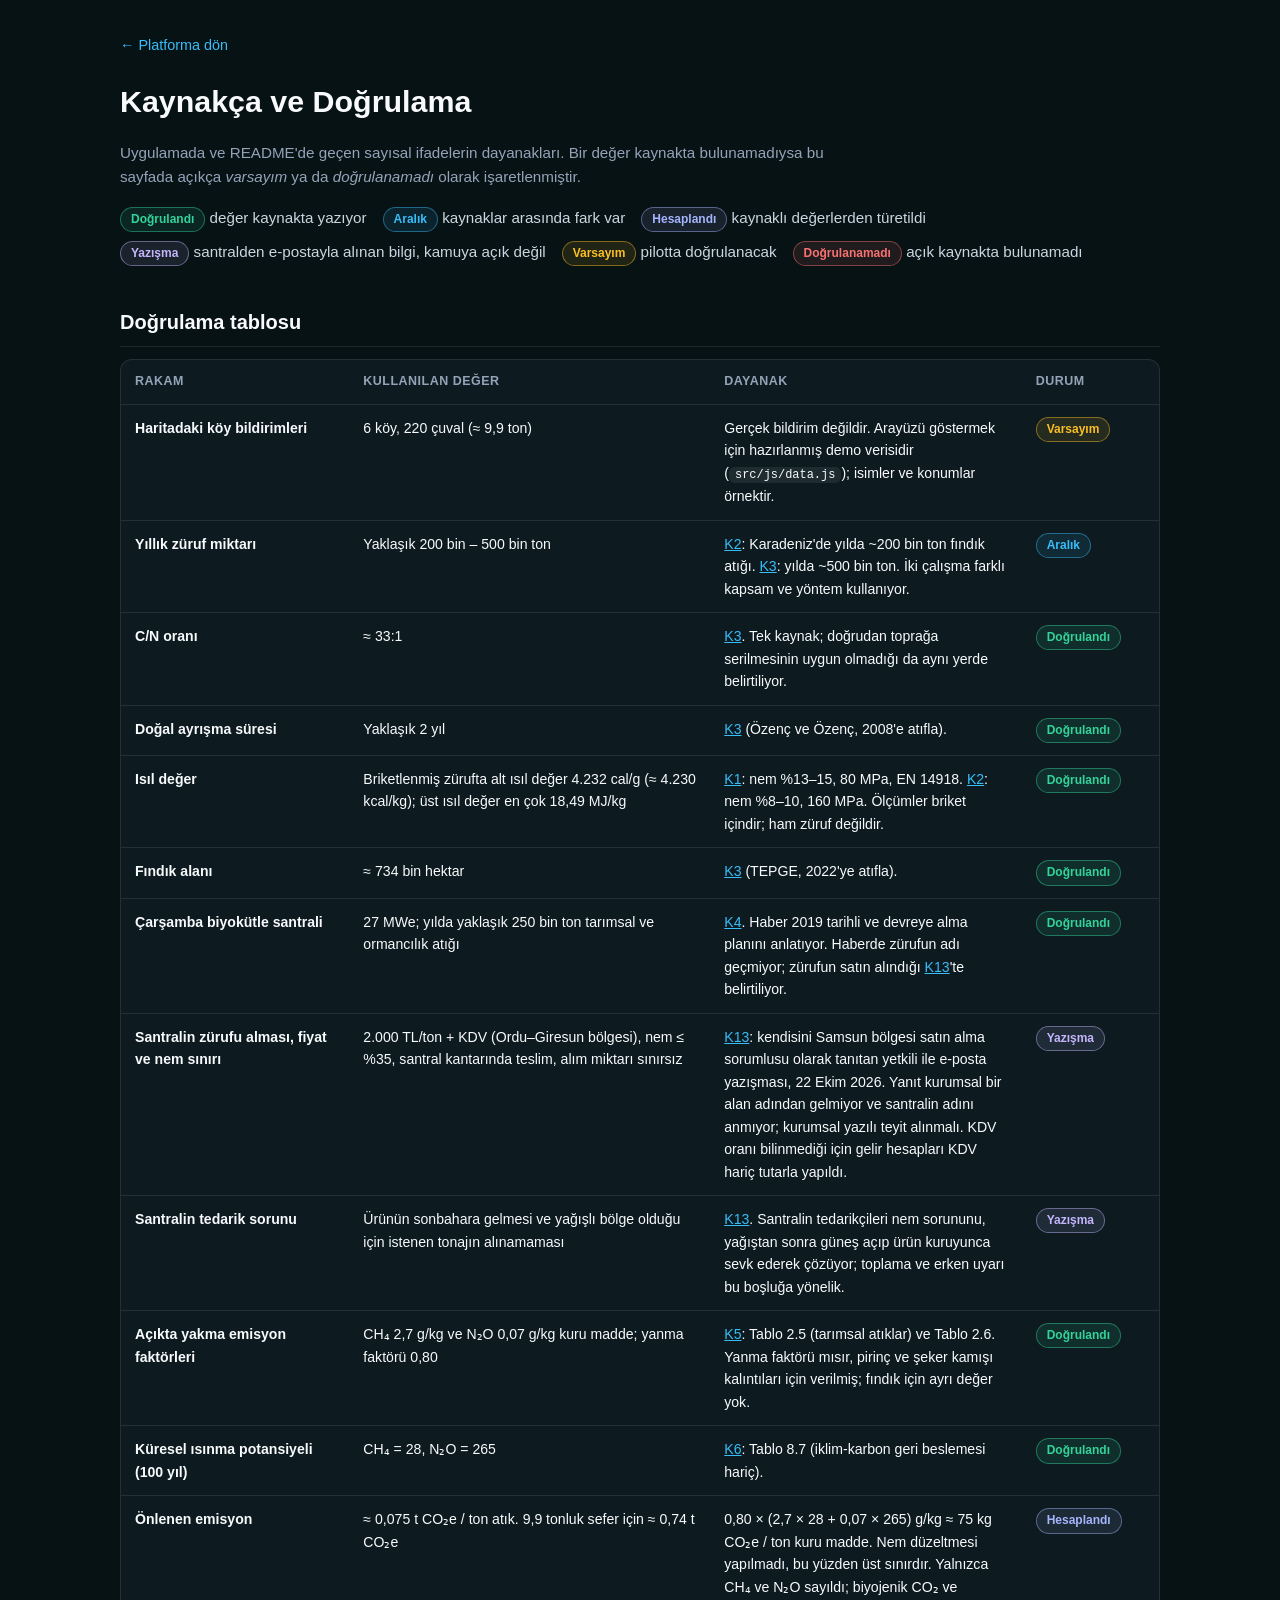
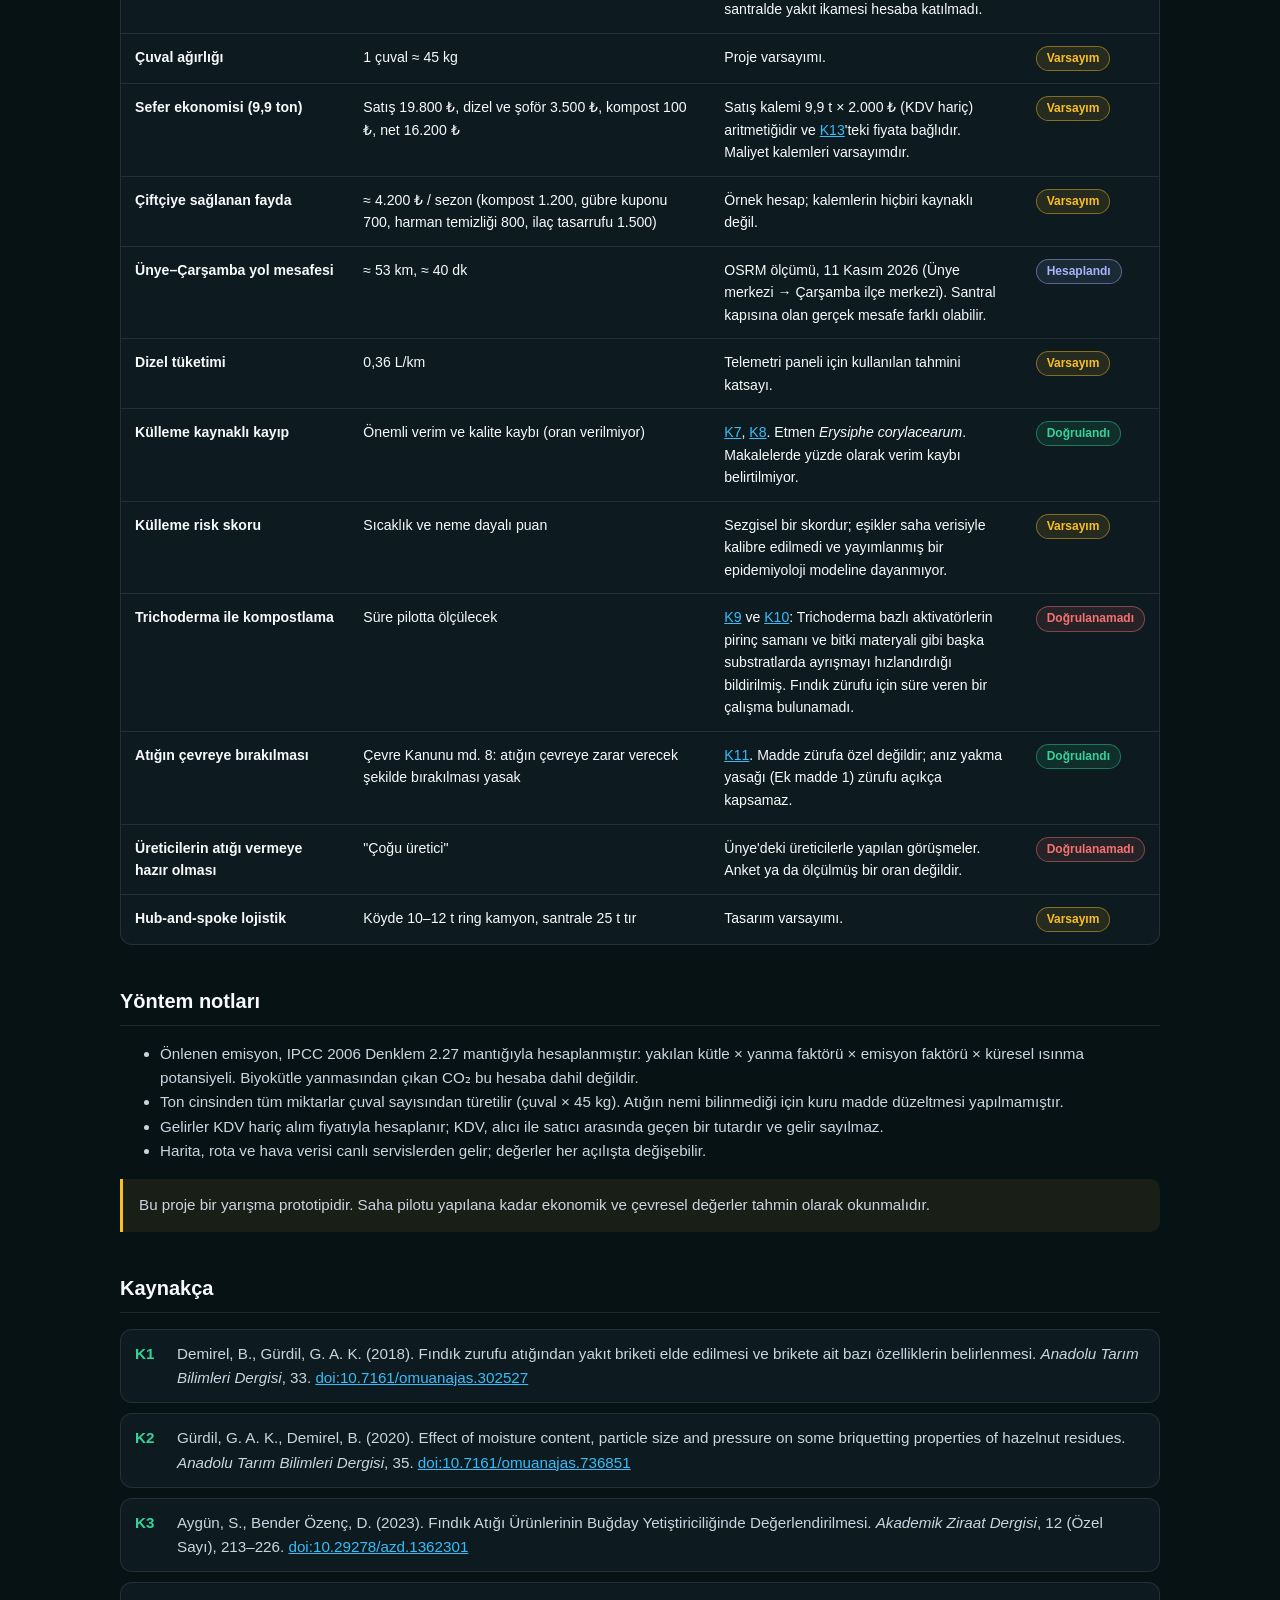
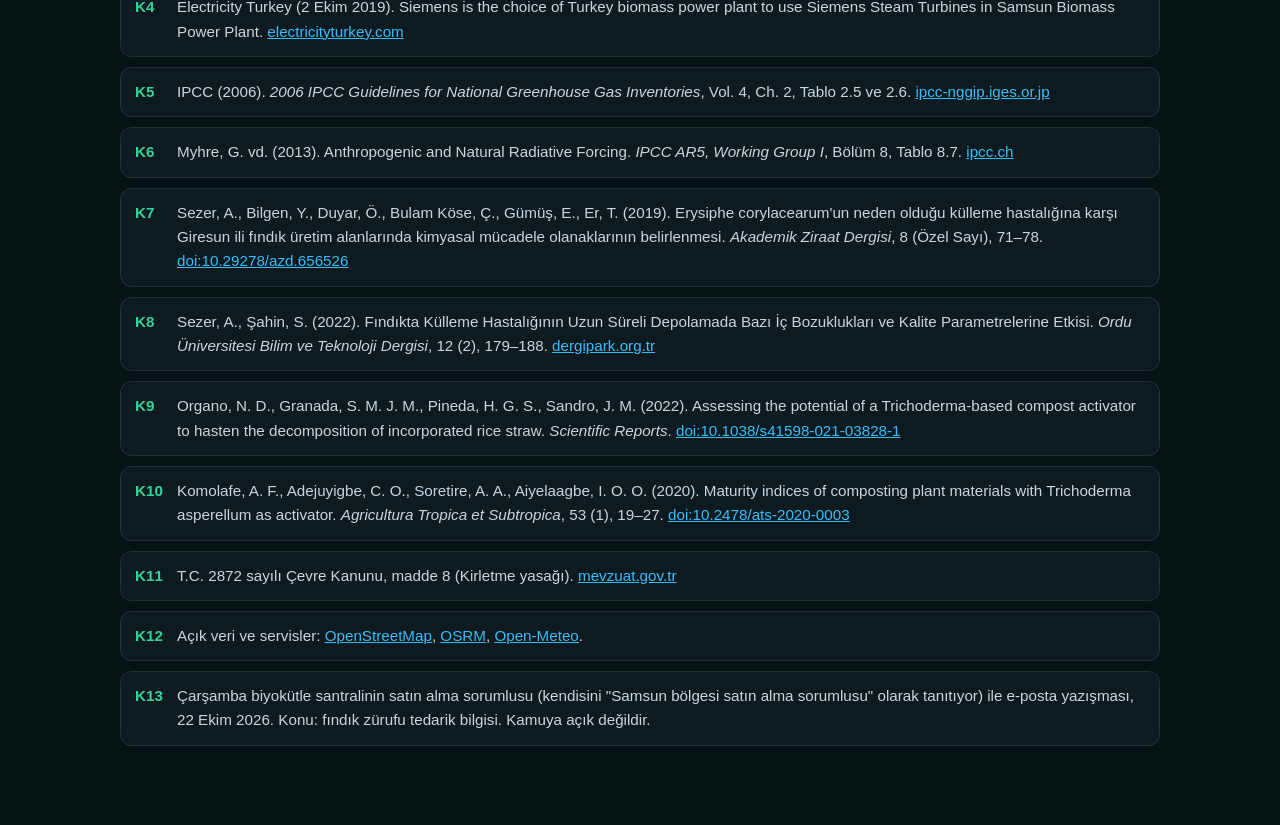
==== src/kaynakca.html @ 8cf4d1bd "feat: rename project to Gleanly with new logo and planning docs" ====
<!DOCTYPE html>
<html lang="tr">
<head>
    <meta charset="UTF-8">
    <meta name="viewport" content="width=device-width, initial-scale=1.0">
    <title>Kaynakça ve Doğrulama | Gleanly</title>
    <link rel="icon" type="image/png" href="assets/logo.png">
    <style>
        :root {
            --bg: #071215;
            --card: #0D1B20;
            --line: rgba(255, 255, 255, 0.09);
            --text: #F8FAFC;
            --muted: #94A3B8;
            --green: #34D399;
            --amber: #FBBF24;
            --blue: #38BDF8;
            --red: #F87171;
        }
        * { box-sizing: border-box; }
        body {
            margin: 0;
            background: var(--bg);
            color: var(--text);
            font-family: 'Inter', -apple-system, BlinkMacSystemFont, 'Segoe UI', Roboto, sans-serif;
            line-height: 1.6;
        }
        main { max-width: 1080px; margin: 0 auto; padding: 32px 20px 64px; }
        a { color: var(--blue); }
        .back { display: inline-block; margin-bottom: 20px; font-size: 0.9rem; text-decoration: none; }
        h1 { font-size: 1.9rem; margin: 0 0 8px; }
        h2 { font-size: 1.25rem; margin: 40px 0 12px; padding-bottom: 8px; border-bottom: 1px solid var(--line); }
        p, li { color: #CBD5E1; font-size: 0.95rem; }
        .lead { color: var(--muted); max-width: 760px; }
        .legend { display: flex; flex-wrap: wrap; gap: 8px 16px; margin: 16px 0 0; padding: 0; list-style: none; font-size: 0.85rem; }
        .table-wrap { overflow-x: auto; border: 1px solid var(--line); border-radius: 12px; background: var(--card); }
        table { width: 100%; border-collapse: collapse; min-width: 860px; }
        th, td { text-align: left; vertical-align: top; padding: 12px 14px; border-bottom: 1px solid var(--line); font-size: 0.88rem; }
        th { color: var(--muted); font-weight: 600; font-size: 0.78rem; text-transform: uppercase; letter-spacing: 0.04em; }
        tr:last-child td { border-bottom: none; }
        td:first-child { font-weight: 600; width: 22%; }
        td:nth-child(3) { width: 30%; }
        .pill { display: inline-block; padding: 2px 10px; border-radius: 999px; font-size: 0.75rem; font-weight: 700; border: 1px solid; white-space: nowrap; }
        .ok { color: var(--green); border-color: rgba(52, 211, 153, 0.45); background: rgba(52, 211, 153, 0.1); }
        .range { color: var(--blue); border-color: rgba(56, 189, 248, 0.45); background: rgba(56, 189, 248, 0.1); }
        .calc { color: #A5B4FC; border-color: rgba(165, 180, 252, 0.45); background: rgba(165, 180, 252, 0.1); }
        .assume { color: var(--amber); border-color: rgba(251, 191, 36, 0.45); background: rgba(251, 191, 36, 0.1); }
        .mail { color: #C4B5FD; border-color: rgba(196, 181, 253, 0.45); background: rgba(196, 181, 253, 0.1); }
        .no { color: var(--red); border-color: rgba(248, 113, 113, 0.45); background: rgba(248, 113, 113, 0.1); }
        .refs { padding-left: 0; list-style: none; counter-reset: ref; }
        .refs li { position: relative; padding: 12px 14px 12px 56px; margin-bottom: 10px; background: var(--card); border: 1px solid var(--line); border-radius: 12px; }
        .refs li::before { counter-increment: ref; content: "K" counter(ref); position: absolute; left: 14px; top: 12px; font-weight: 700; color: var(--green); }
        .refs li:target { border-color: var(--green); }
        code { background: rgba(255, 255, 255, 0.07); padding: 1px 6px; border-radius: 6px; font-size: 0.85em; }
        .note { padding: 14px 16px; border-left: 3px solid var(--amber); background: rgba(251, 191, 36, 0.07); border-radius: 0 10px 10px 0; }
    </style>
</head>
<body>
<main>
    <a class="back" href="index.html">&larr; Platforma dön</a>
    <h1>Kaynakça ve Doğrulama</h1>
    <p class="lead">Uygulamada ve README'de geçen sayısal ifadelerin dayanakları. Bir değer kaynakta bulunamadıysa bu sayfada açıkça <em>varsayım</em> ya da <em>doğrulanamadı</em> olarak işaretlenmiştir.</p>

    <ul class="legend">
        <li><span class="pill ok">Doğrulandı</span> değer kaynakta yazıyor</li>
        <li><span class="pill range">Aralık</span> kaynaklar arasında fark var</li>
        <li><span class="pill calc">Hesaplandı</span> kaynaklı değerlerden türetildi</li>
        <li><span class="pill mail">Yazışma</span> santralden e-postayla alınan bilgi, kamuya açık değil</li>
        <li><span class="pill assume">Varsayım</span> pilotta doğrulanacak</li>
        <li><span class="pill no">Doğrulanamadı</span> açık kaynakta bulunamadı</li>
    </ul>

    <h2>Doğrulama tablosu</h2>
    <div class="table-wrap">
        <table>
            <thead>
                <tr><th>Rakam</th><th>Kullanılan değer</th><th>Dayanak</th><th>Durum</th></tr>
            </thead>
            <tbody>
                <tr id="d-demo">
                    <td>Haritadaki köy bildirimleri</td>
                    <td>6 köy, 220 çuval (≈ 9,9 ton)</td>
                    <td>Gerçek bildirim değildir. Arayüzü göstermek için hazırlanmış demo verisidir (<code>src/js/data.js</code>); isimler ve konumlar örnektir.</td>
                    <td><span class="pill assume">Varsayım</span></td>
                </tr>
                <tr id="d-miktar">
                    <td>Yıllık züruf miktarı</td>
                    <td>Yaklaşık 200 bin – 500 bin ton</td>
                    <td><a href="#k2">K2</a>: Karadeniz'de yılda ~200 bin ton fındık atığı. <a href="#k3">K3</a>: yılda ~500 bin ton. İki çalışma farklı kapsam ve yöntem kullanıyor.</td>
                    <td><span class="pill range">Aralık</span></td>
                </tr>
                <tr id="d-cn">
                    <td>C/N oranı</td>
                    <td>≈ 33:1</td>
                    <td><a href="#k3">K3</a>. Tek kaynak; doğrudan toprağa serilmesinin uygun olmadığı da aynı yerde belirtiliyor.</td>
                    <td><span class="pill ok">Doğrulandı</span></td>
                </tr>
                <tr>
                    <td>Doğal ayrışma süresi</td>
                    <td>Yaklaşık 2 yıl</td>
                    <td><a href="#k3">K3</a> (Özenç ve Özenç, 2008'e atıfla).</td>
                    <td><span class="pill ok">Doğrulandı</span></td>
                </tr>
                <tr id="d-isil">
                    <td>Isıl değer</td>
                    <td>Briketlenmiş zürufta alt ısıl değer 4.232 cal/g (≈ 4.230 kcal/kg); üst ısıl değer en çok 18,49 MJ/kg</td>
                    <td><a href="#k1">K1</a>: nem %13–15, 80 MPa, EN 14918. <a href="#k2">K2</a>: nem %8–10, 160 MPa. Ölçümler briket içindir; ham züruf değildir.</td>
                    <td><span class="pill ok">Doğrulandı</span></td>
                </tr>
                <tr>
                    <td>Fındık alanı</td>
                    <td>≈ 734 bin hektar</td>
                    <td><a href="#k3">K3</a> (TEPGE, 2022'ye atıfla).</td>
                    <td><span class="pill ok">Doğrulandı</span></td>
                </tr>
                <tr id="d-santral">
                    <td>Çarşamba biyokütle santrali</td>
                    <td>27 MWe; yılda yaklaşık 250 bin ton tarımsal ve ormancılık atığı</td>
                    <td><a href="#k4">K4</a>. Haber 2019 tarihli ve devreye alma planını anlatıyor. Haberde zürufun adı geçmiyor; zürufun satın alındığı <a href="#k13">K13</a>'te belirtiliyor.</td>
                    <td><span class="pill ok">Doğrulandı</span></td>
                </tr>
                <tr id="d-fiyat">
                    <td>Santralin zürufu alması, fiyat ve nem sınırı</td>
                    <td>2.000 TL/ton + KDV (Ordu–Giresun bölgesi), nem ≤ %35, santral kantarında teslim, alım miktarı sınırsız</td>
                    <td><a href="#k13">K13</a>: kendisini Samsun bölgesi satın alma sorumlusu olarak tanıtan yetkili ile e-posta yazışması, 22 Ekim 2026. Yanıt kurumsal bir alan adından gelmiyor ve santralin adını anmıyor; kurumsal yazılı teyit alınmalı. KDV oranı bilinmediği için gelir hesapları KDV hariç tutarla yapıldı.</td>
                    <td><span class="pill mail">Yazışma</span></td>
                </tr>
                <tr id="d-tedarik">
                    <td>Santralin tedarik sorunu</td>
                    <td>Ürünün sonbahara gelmesi ve yağışlı bölge olduğu için istenen tonajın alınamaması</td>
                    <td><a href="#k13">K13</a>. Santralin tedarikçileri nem sorununu, yağıştan sonra güneş açıp ürün kuruyunca sevk ederek çözüyor; toplama ve erken uyarı bu boşluğa yönelik.</td>
                    <td><span class="pill mail">Yazışma</span></td>
                </tr>
                <tr id="d-emisyon">
                    <td>Açıkta yakma emisyon faktörleri</td>
                    <td>CH₄ 2,7 g/kg ve N₂O 0,07 g/kg kuru madde; yanma faktörü 0,80</td>
                    <td><a href="#k5">K5</a>: Tablo 2.5 (tarımsal atıklar) ve Tablo 2.6. Yanma faktörü mısır, pirinç ve şeker kamışı kalıntıları için verilmiş; fındık için ayrı değer yok.</td>
                    <td><span class="pill ok">Doğrulandı</span></td>
                </tr>
                <tr>
                    <td>Küresel ısınma potansiyeli (100 yıl)</td>
                    <td>CH₄ = 28, N₂O = 265</td>
                    <td><a href="#k6">K6</a>: Tablo 8.7 (iklim-karbon geri beslemesi hariç).</td>
                    <td><span class="pill ok">Doğrulandı</span></td>
                </tr>
                <tr id="d-co2">
                    <td>Önlenen emisyon</td>
                    <td>≈ 0,075 t CO₂e / ton atık. 9,9 tonluk sefer için ≈ 0,74 t CO₂e</td>
                    <td>0,80 × (2,7 × 28 + 0,07 × 265) g/kg ≈ 75 kg CO₂e / ton kuru madde. Nem düzeltmesi yapılmadı, bu yüzden üst sınırdır. Yalnızca CH₄ ve N₂O sayıldı; biyojenik CO₂ ve santralde yakıt ikamesi hesaba katılmadı.</td>
                    <td><span class="pill calc">Hesaplandı</span></td>
                </tr>
                <tr>
                    <td>Çuval ağırlığı</td>
                    <td>1 çuval ≈ 45 kg</td>
                    <td>Proje varsayımı.</td>
                    <td><span class="pill assume">Varsayım</span></td>
                </tr>
                <tr id="d-ekonomi">
                    <td>Sefer ekonomisi (9,9 ton)</td>
                    <td>Satış 19.800 ₺, dizel ve şoför 3.500 ₺, kompost 100 ₺, net 16.200 ₺</td>
                    <td>Satış kalemi 9,9 t × 2.000 ₺ (KDV hariç) aritmetiğidir ve <a href="#k13">K13</a>'teki fiyata bağlıdır. Maliyet kalemleri varsayımdır.</td>
                    <td><span class="pill assume">Varsayım</span></td>
                </tr>
                <tr>
                    <td>Çiftçiye sağlanan fayda</td>
                    <td>≈ 4.200 ₺ / sezon (kompost 1.200, gübre kuponu 700, harman temizliği 800, ilaç tasarrufu 1.500)</td>
                    <td>Örnek hesap; kalemlerin hiçbiri kaynaklı değil.</td>
                    <td><span class="pill assume">Varsayım</span></td>
                </tr>
                <tr id="d-mesafe">
                    <td>Ünye–Çarşamba yol mesafesi</td>
                    <td>≈ 53 km, ≈ 40 dk</td>
                    <td>OSRM ölçümü, 11 Kasım 2026 (Ünye merkezi → Çarşamba ilçe merkezi). Santral kapısına olan gerçek mesafe farklı olabilir.</td>
                    <td><span class="pill calc">Hesaplandı</span></td>
                </tr>
                <tr>
                    <td>Dizel tüketimi</td>
                    <td>0,36 L/km</td>
                    <td>Telemetri paneli için kullanılan tahmini katsayı.</td>
                    <td><span class="pill assume">Varsayım</span></td>
                </tr>
                <tr id="d-kulleme">
                    <td>Külleme kaynaklı kayıp</td>
                    <td>Önemli verim ve kalite kaybı (oran verilmiyor)</td>
                    <td><a href="#k7">K7</a>, <a href="#k8">K8</a>. Etmen <i>Erysiphe corylacearum</i>. Makalelerde yüzde olarak verim kaybı belirtilmiyor.</td>
                    <td><span class="pill ok">Doğrulandı</span></td>
                </tr>
                <tr>
                    <td>Külleme risk skoru</td>
                    <td>Sıcaklık ve neme dayalı puan</td>
                    <td>Sezgisel bir skordur; eşikler saha verisiyle kalibre edilmedi ve yayımlanmış bir epidemiyoloji modeline dayanmıyor.</td>
                    <td><span class="pill assume">Varsayım</span></td>
                </tr>
                <tr id="d-trichoderma">
                    <td>Trichoderma ile kompostlama</td>
                    <td>Süre pilotta ölçülecek</td>
                    <td><a href="#k9">K9</a> ve <a href="#k10">K10</a>: Trichoderma bazlı aktivatörlerin pirinç samanı ve bitki materyali gibi başka substratlarda ayrışmayı hızlandırdığı bildirilmiş. Fındık zürufu için süre veren bir çalışma bulunamadı.</td>
                    <td><span class="pill no">Doğrulanamadı</span></td>
                </tr>
                <tr>
                    <td>Atığın çevreye bırakılması</td>
                    <td>Çevre Kanunu md. 8: atığın çevreye zarar verecek şekilde bırakılması yasak</td>
                    <td><a href="#k11">K11</a>. Madde zürufa özel değildir; anız yakma yasağı (Ek madde 1) zürufu açıkça kapsamaz.</td>
                    <td><span class="pill ok">Doğrulandı</span></td>
                </tr>
                <tr>
                    <td>Üreticilerin atığı vermeye hazır olması</td>
                    <td>"Çoğu üretici"</td>
                    <td>Ünye'deki üreticilerle yapılan görüşmeler. Anket ya da ölçülmüş bir oran değildir.</td>
                    <td><span class="pill no">Doğrulanamadı</span></td>
                </tr>
                <tr>
                    <td>Hub-and-spoke lojistik</td>
                    <td>Köyde 10–12 t ring kamyon, santrale 25 t tır</td>
                    <td>Tasarım varsayımı.</td>
                    <td><span class="pill assume">Varsayım</span></td>
                </tr>
            </tbody>
        </table>
    </div>

    <h2>Yöntem notları</h2>
    <ul>
        <li>Önlenen emisyon, IPCC 2006 Denklem 2.27 mantığıyla hesaplanmıştır: yakılan kütle × yanma faktörü × emisyon faktörü × küresel ısınma potansiyeli. Biyokütle yanmasından çıkan CO₂ bu hesaba dahil değildir.</li>
        <li>Ton cinsinden tüm miktarlar çuval sayısından türetilir (çuval × 45 kg). Atığın nemi bilinmediği için kuru madde düzeltmesi yapılmamıştır.</li>
        <li>Gelirler KDV hariç alım fiyatıyla hesaplanır; KDV, alıcı ile satıcı arasında geçen bir tutardır ve gelir sayılmaz.</li>
        <li>Harita, rota ve hava verisi canlı servislerden gelir; değerler her açılışta değişebilir.</li>
    </ul>

    <p class="note">Bu proje bir yarışma prototipidir. Saha pilotu yapılana kadar ekonomik ve çevresel değerler tahmin olarak okunmalıdır.</p>

    <h2>Kaynakça</h2>
    <ol class="refs">
        <li id="k1">Demirel, B., Gürdil, G. A. K. (2018). Fındık zurufu atığından yakıt briketi elde edilmesi ve brikete ait bazı özelliklerin belirlenmesi. <i>Anadolu Tarım Bilimleri Dergisi</i>, 33. <a href="https://doi.org/10.7161/omuanajas.302527" target="_blank" rel="noopener noreferrer">doi:10.7161/omuanajas.302527</a></li>
        <li id="k2">Gürdil, G. A. K., Demirel, B. (2020). Effect of moisture content, particle size and pressure on some briquetting properties of hazelnut residues. <i>Anadolu Tarım Bilimleri Dergisi</i>, 35. <a href="https://doi.org/10.7161/omuanajas.736851" target="_blank" rel="noopener noreferrer">doi:10.7161/omuanajas.736851</a></li>
        <li id="k3">Aygün, S., Bender Özenç, D. (2023). Fındık Atığı Ürünlerinin Buğday Yetiştiriciliğinde Değerlendirilmesi. <i>Akademik Ziraat Dergisi</i>, 12 (Özel Sayı), 213–226. <a href="https://doi.org/10.29278/azd.1362301" target="_blank" rel="noopener noreferrer">doi:10.29278/azd.1362301</a></li>
        <li id="k4">Electricity Turkey (2 Ekim 2019). Siemens is the choice of Turkey biomass power plant to use Siemens Steam Turbines in Samsun Biomass Power Plant. <a href="https://www.electricityturkey.com/haber/samsun-carsamba-biyokutle-enerji-santralinde-siemens-buhar-turbinleri-kullanilecek-turkiyenin-en-buyuk-ikinci-biyokutle-santralnin-preferi-siemens-oldu-21473" target="_blank" rel="noopener noreferrer">electricityturkey.com</a></li>
        <li id="k5">IPCC (2006). <i>2006 IPCC Guidelines for National Greenhouse Gas Inventories</i>, Vol. 4, Ch. 2, Tablo 2.5 ve 2.6. <a href="https://www.ipcc-nggip.iges.or.jp/public/2006gl/vol4.html" target="_blank" rel="noopener noreferrer">ipcc-nggip.iges.or.jp</a></li>
        <li id="k6">Myhre, G. vd. (2013). Anthropogenic and Natural Radiative Forcing. <i>IPCC AR5, Working Group I</i>, Bölüm 8, Tablo 8.7. <a href="https://www.ipcc.ch/report/ar5/wg1/" target="_blank" rel="noopener noreferrer">ipcc.ch</a></li>
        <li id="k7">Sezer, A., Bilgen, Y., Duyar, Ö., Bulam Köse, Ç., Gümüş, E., Er, T. (2019). Erysiphe corylacearum'un neden olduğu külleme hastalığına karşı Giresun ili fındık üretim alanlarında kimyasal mücadele olanaklarının belirlenmesi. <i>Akademik Ziraat Dergisi</i>, 8 (Özel Sayı), 71–78. <a href="https://doi.org/10.29278/azd.656526" target="_blank" rel="noopener noreferrer">doi:10.29278/azd.656526</a></li>
        <li id="k8">Sezer, A., Şahin, S. (2022). Fındıkta Külleme Hastalığının Uzun Süreli Depolamada Bazı İç Bozuklukları ve Kalite Parametrelerine Etkisi. <i>Ordu Üniversitesi Bilim ve Teknoloji Dergisi</i>, 12 (2), 179–188. <a href="https://dergipark.org.tr/en/pub/ordubtd/article/1207968" target="_blank" rel="noopener noreferrer">dergipark.org.tr</a></li>
        <li id="k9">Organo, N. D., Granada, S. M. J. M., Pineda, H. G. S., Sandro, J. M. (2022). Assessing the potential of a Trichoderma-based compost activator to hasten the decomposition of incorporated rice straw. <i>Scientific Reports</i>. <a href="https://doi.org/10.1038/s41598-021-03828-1" target="_blank" rel="noopener noreferrer">doi:10.1038/s41598-021-03828-1</a></li>
        <li id="k10">Komolafe, A. F., Adejuyigbe, C. O., Soretire, A. A., Aiyelaagbe, I. O. O. (2020). Maturity indices of composting plant materials with Trichoderma asperellum as activator. <i>Agricultura Tropica et Subtropica</i>, 53 (1), 19–27. <a href="https://doi.org/10.2478/ats-2020-0003" target="_blank" rel="noopener noreferrer">doi:10.2478/ats-2020-0003</a></li>
        <li id="k11">T.C. 2872 sayılı Çevre Kanunu, madde 8 (Kirletme yasağı). <a href="https://www.mevzuat.gov.tr/mevzuat?MevzuatNo=2872&amp;MevzuatTur=1&amp;MevzuatTertip=5" target="_blank" rel="noopener noreferrer">mevzuat.gov.tr</a></li>
        <li id="k12">Açık veri ve servisler: <a href="https://www.openstreetmap.org/copyright" target="_blank" rel="noopener noreferrer">OpenStreetMap</a>, <a href="https://project-osrm.org/" target="_blank" rel="noopener noreferrer">OSRM</a>, <a href="https://open-meteo.com/" target="_blank" rel="noopener noreferrer">Open-Meteo</a>.</li>
        <li id="k13">Çarşamba biyokütle santralinin satın alma sorumlusu (kendisini "Samsun bölgesi satın alma sorumlusu" olarak tanıtıyor) ile e-posta yazışması, 22 Ekim 2026. Konu: fındık zürufu tedarik bilgisi. Kamuya açık değildir.</li>
    </ol>
</main>
</body>
</html>
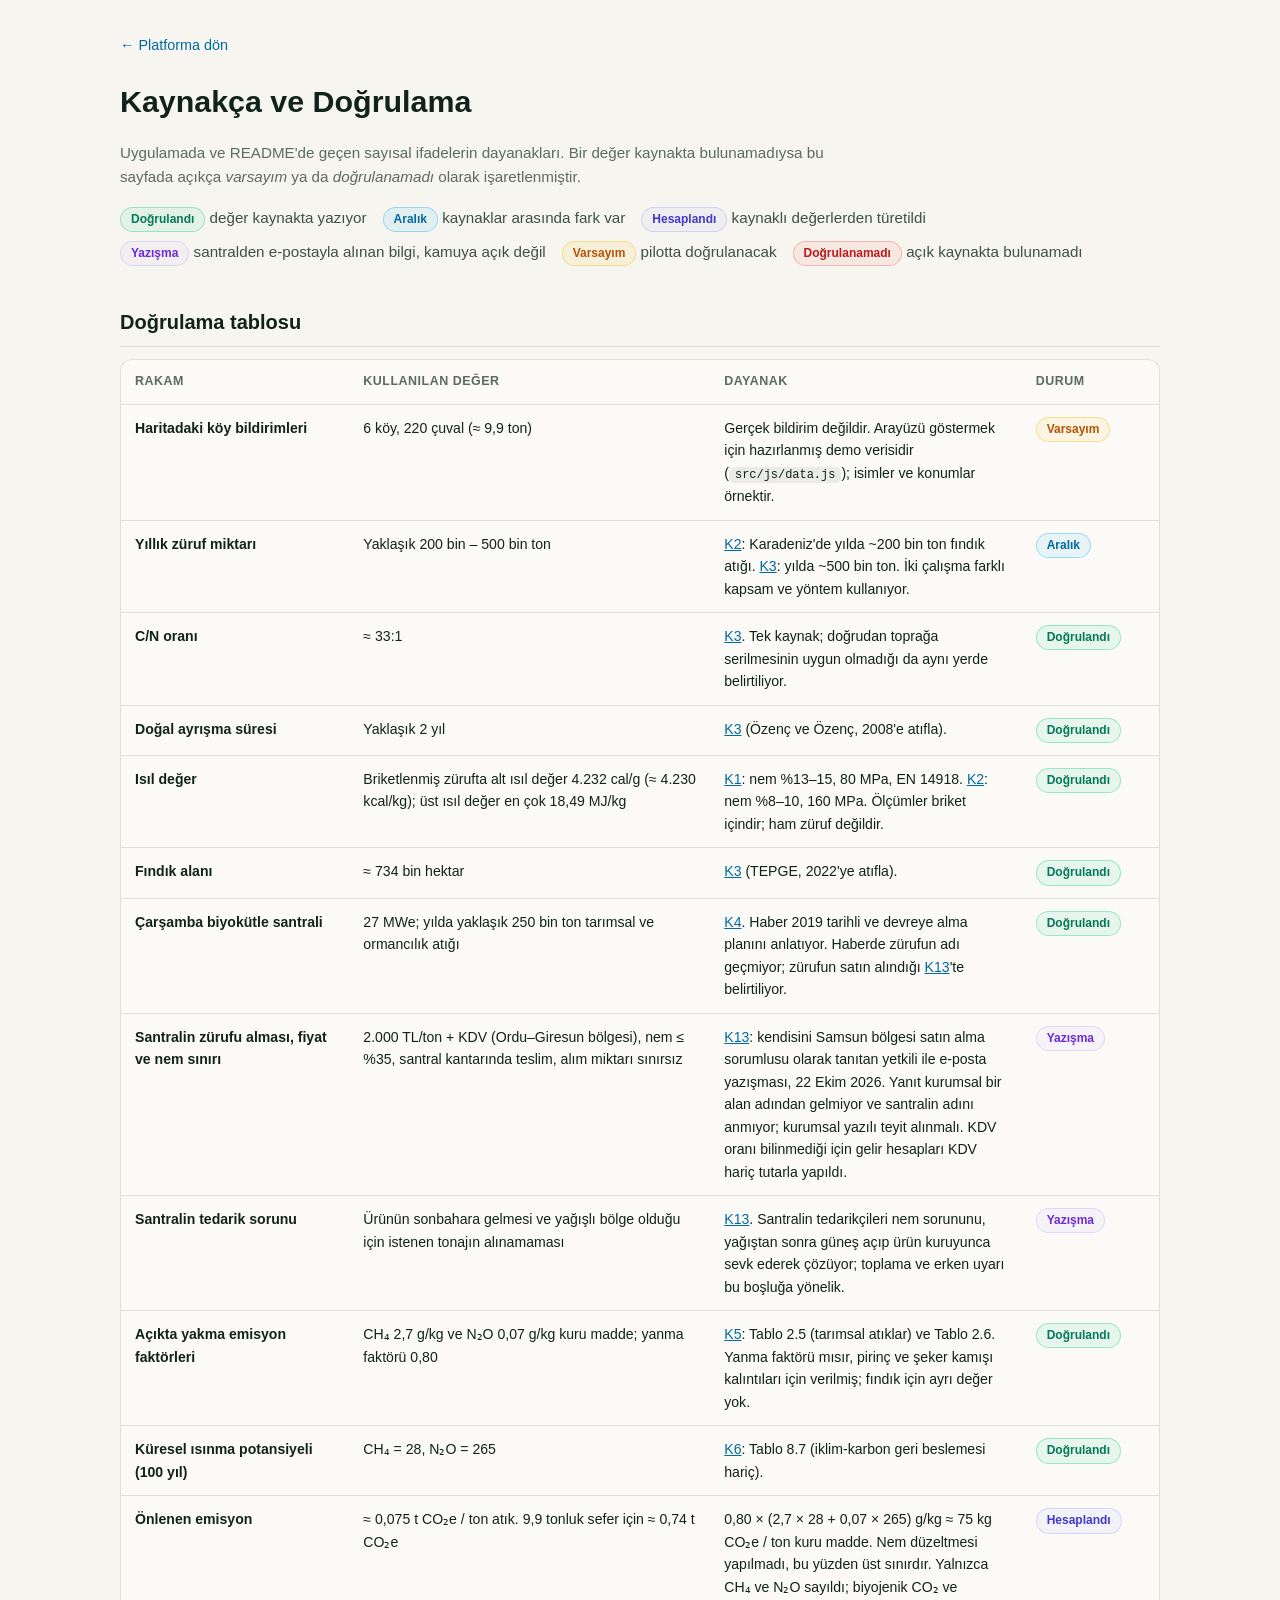
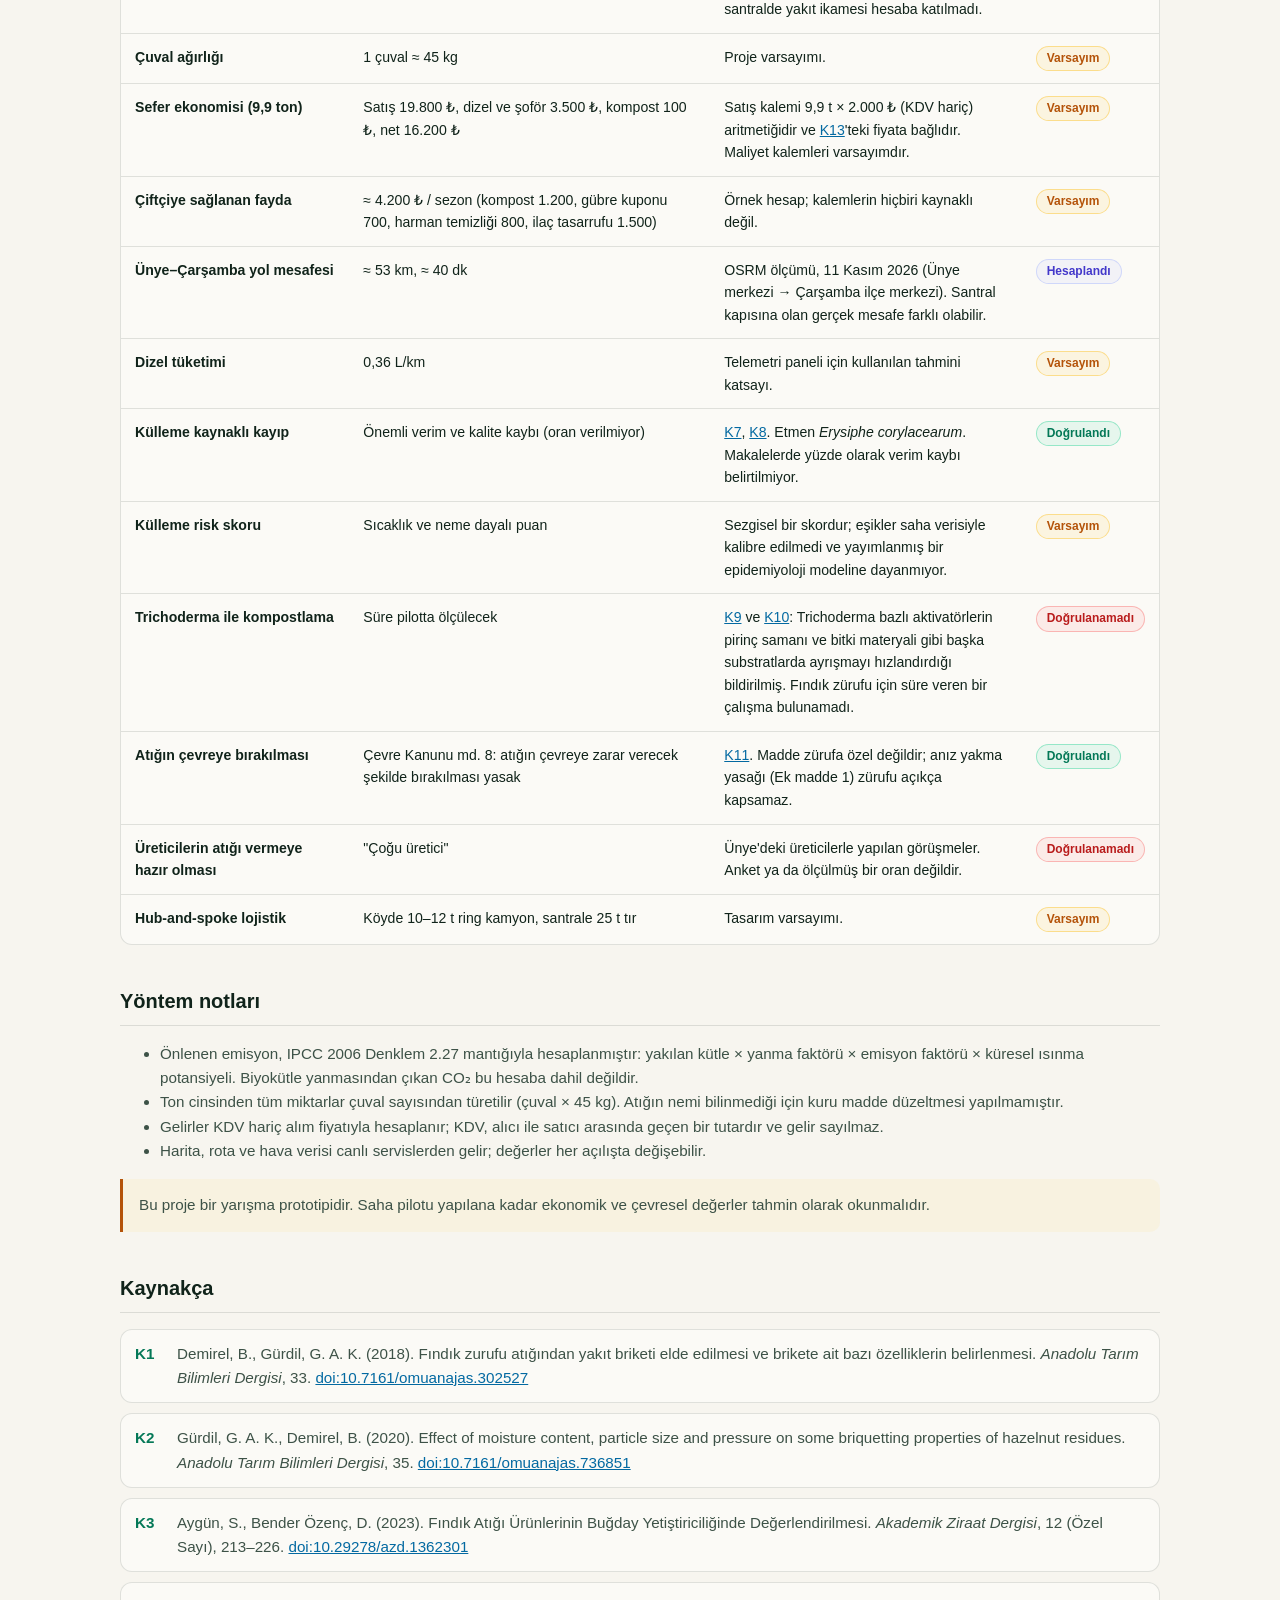
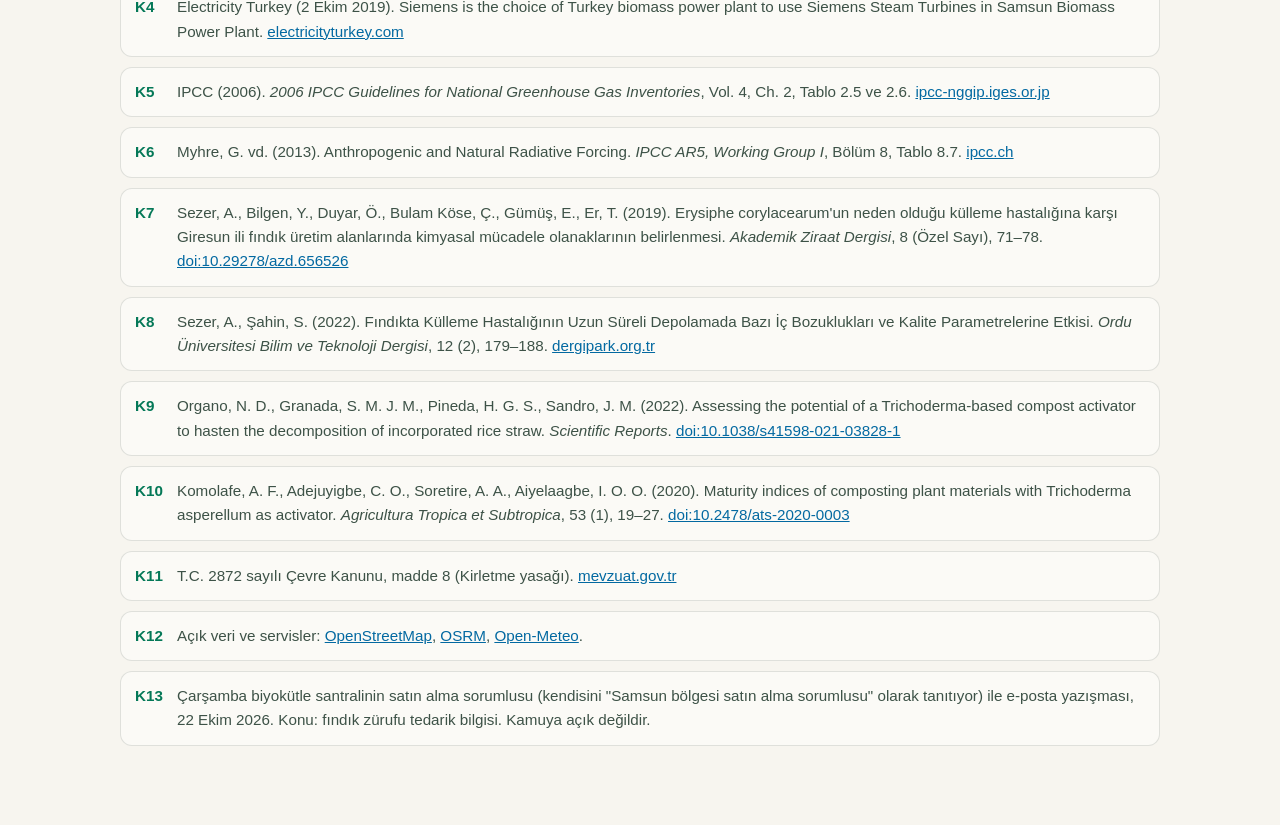
==== commit 0c870907: "feat: light theme with new Gleanly palette, refreshed screenshots and docs" ====
--- a/src/kaynakca.html
+++ b/src/kaynakca.html
@@ -7,15 +7,15 @@
     <link rel="icon" type="image/png" href="assets/logo.png">
     <style>
         :root {
-            --bg: #071215;
-            --card: #0D1B20;
-            --line: rgba(255, 255, 255, 0.09);
-            --text: #F8FAFC;
-            --muted: #94A3B8;
-            --green: #34D399;
-            --amber: #FBBF24;
-            --blue: #38BDF8;
-            --red: #F87171;
+            --bg: #F7F5EF;
+            --card: #FBFAF6;
+            --line: rgba(16, 35, 26, 0.12);
+            --text: #10231A;
+            --muted: #5B6B61;
+            --green: #047857;
+            --amber: #B45309;
+            --blue: #0369A1;
+            --red: #B91C1C;
         }
         * { box-sizing: border-box; }
         body {
@@ -30,7 +30,7 @@
         .back { display: inline-block; margin-bottom: 20px; font-size: 0.9rem; text-decoration: none; }
         h1 { font-size: 1.9rem; margin: 0 0 8px; }
         h2 { font-size: 1.25rem; margin: 40px 0 12px; padding-bottom: 8px; border-bottom: 1px solid var(--line); }
-        p, li { color: #CBD5E1; font-size: 0.95rem; }
+        p, li { color: #3D5247; font-size: 0.95rem; }
         .lead { color: var(--muted); max-width: 760px; }
         .legend { display: flex; flex-wrap: wrap; gap: 8px 16px; margin: 16px 0 0; padding: 0; list-style: none; font-size: 0.85rem; }
         .table-wrap { overflow-x: auto; border: 1px solid var(--line); border-radius: 12px; background: var(--card); }
@@ -43,15 +43,15 @@
         .pill { display: inline-block; padding: 2px 10px; border-radius: 999px; font-size: 0.75rem; font-weight: 700; border: 1px solid; white-space: nowrap; }
         .ok { color: var(--green); border-color: rgba(52, 211, 153, 0.45); background: rgba(52, 211, 153, 0.1); }
         .range { color: var(--blue); border-color: rgba(56, 189, 248, 0.45); background: rgba(56, 189, 248, 0.1); }
-        .calc { color: #A5B4FC; border-color: rgba(165, 180, 252, 0.45); background: rgba(165, 180, 252, 0.1); }
+        .calc { color: #4338CA; border-color: rgba(165, 180, 252, 0.45); background: rgba(165, 180, 252, 0.1); }
         .assume { color: var(--amber); border-color: rgba(251, 191, 36, 0.45); background: rgba(251, 191, 36, 0.1); }
-        .mail { color: #C4B5FD; border-color: rgba(196, 181, 253, 0.45); background: rgba(196, 181, 253, 0.1); }
+        .mail { color: #6D28D9; border-color: rgba(196, 181, 253, 0.45); background: rgba(196, 181, 253, 0.1); }
         .no { color: var(--red); border-color: rgba(248, 113, 113, 0.45); background: rgba(248, 113, 113, 0.1); }
         .refs { padding-left: 0; list-style: none; counter-reset: ref; }
         .refs li { position: relative; padding: 12px 14px 12px 56px; margin-bottom: 10px; background: var(--card); border: 1px solid var(--line); border-radius: 12px; }
         .refs li::before { counter-increment: ref; content: "K" counter(ref); position: absolute; left: 14px; top: 12px; font-weight: 700; color: var(--green); }
         .refs li:target { border-color: var(--green); }
-        code { background: rgba(255, 255, 255, 0.07); padding: 1px 6px; border-radius: 6px; font-size: 0.85em; }
+        code { background: rgba(16, 35, 26, 0.07); padding: 1px 6px; border-radius: 6px; font-size: 0.85em; }
         .note { padding: 14px 16px; border-left: 3px solid var(--amber); background: rgba(251, 191, 36, 0.07); border-radius: 0 10px 10px 0; }
     </style>
 </head>
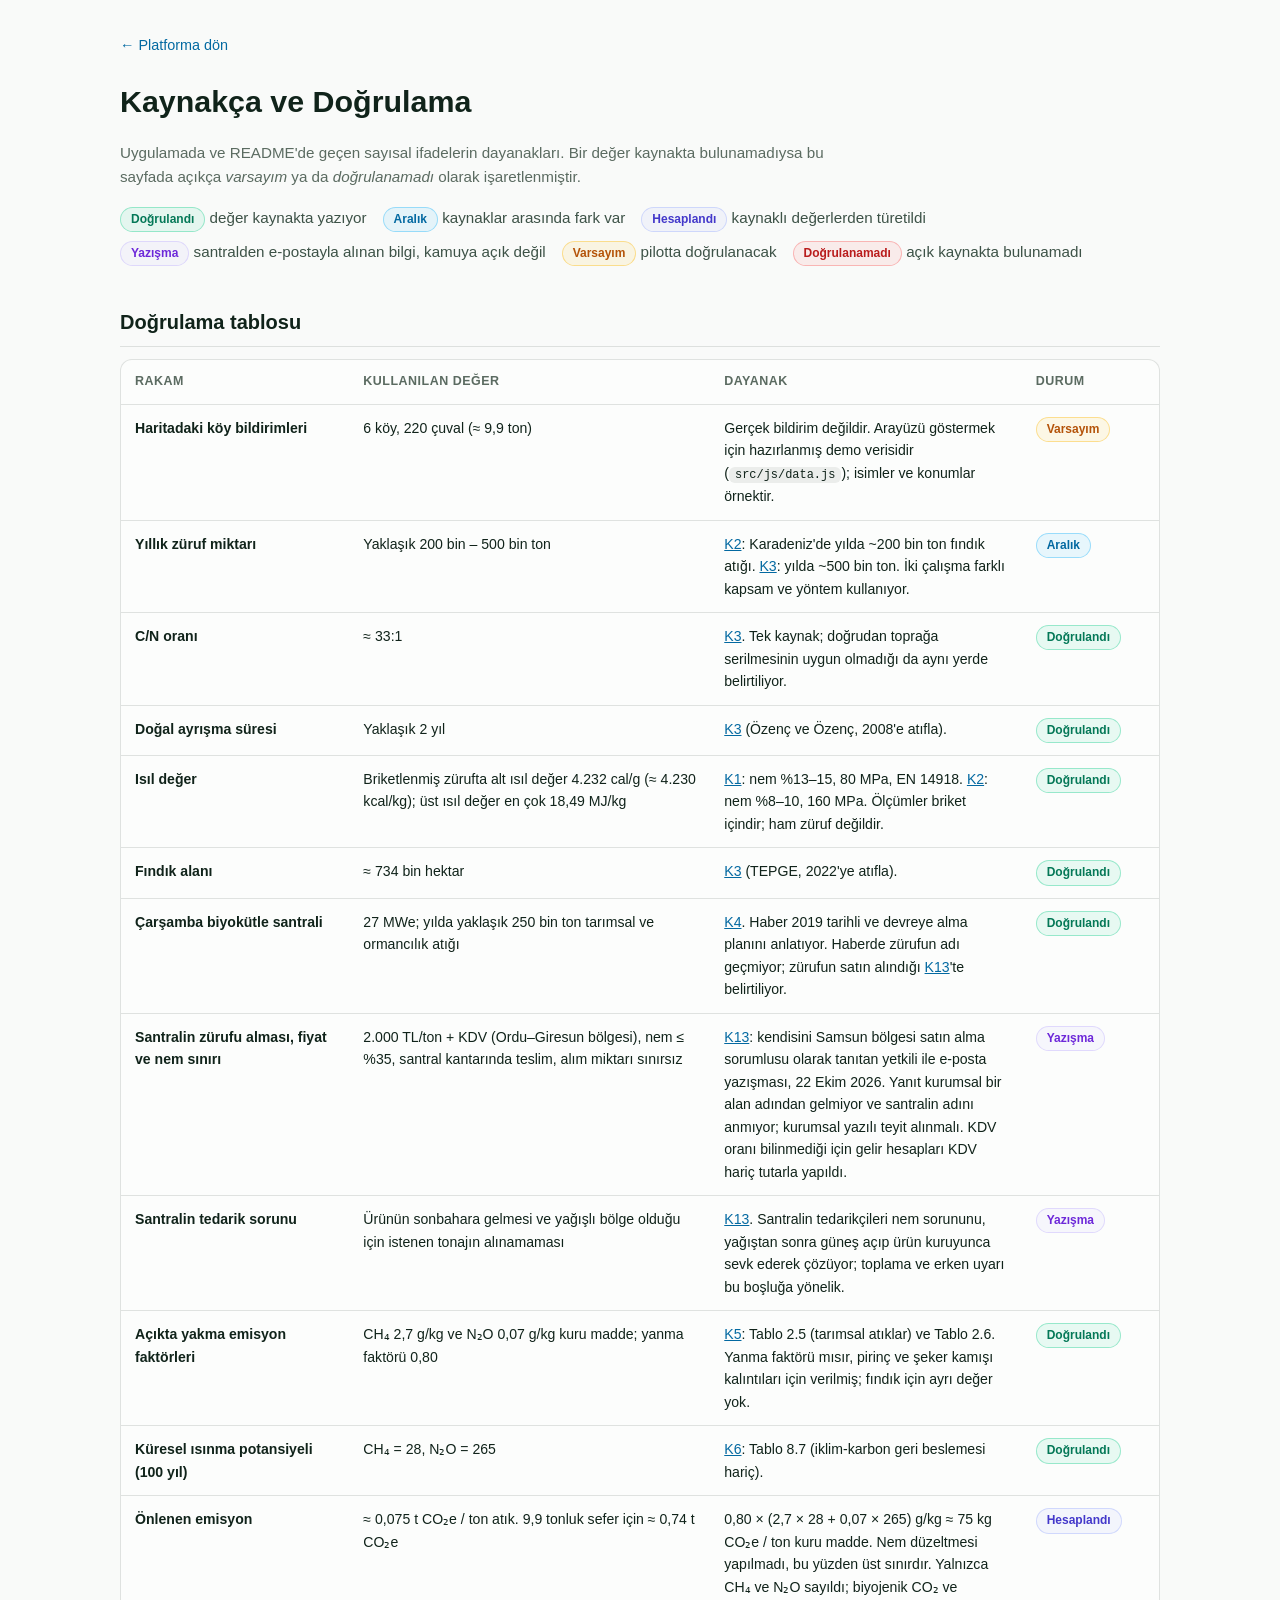
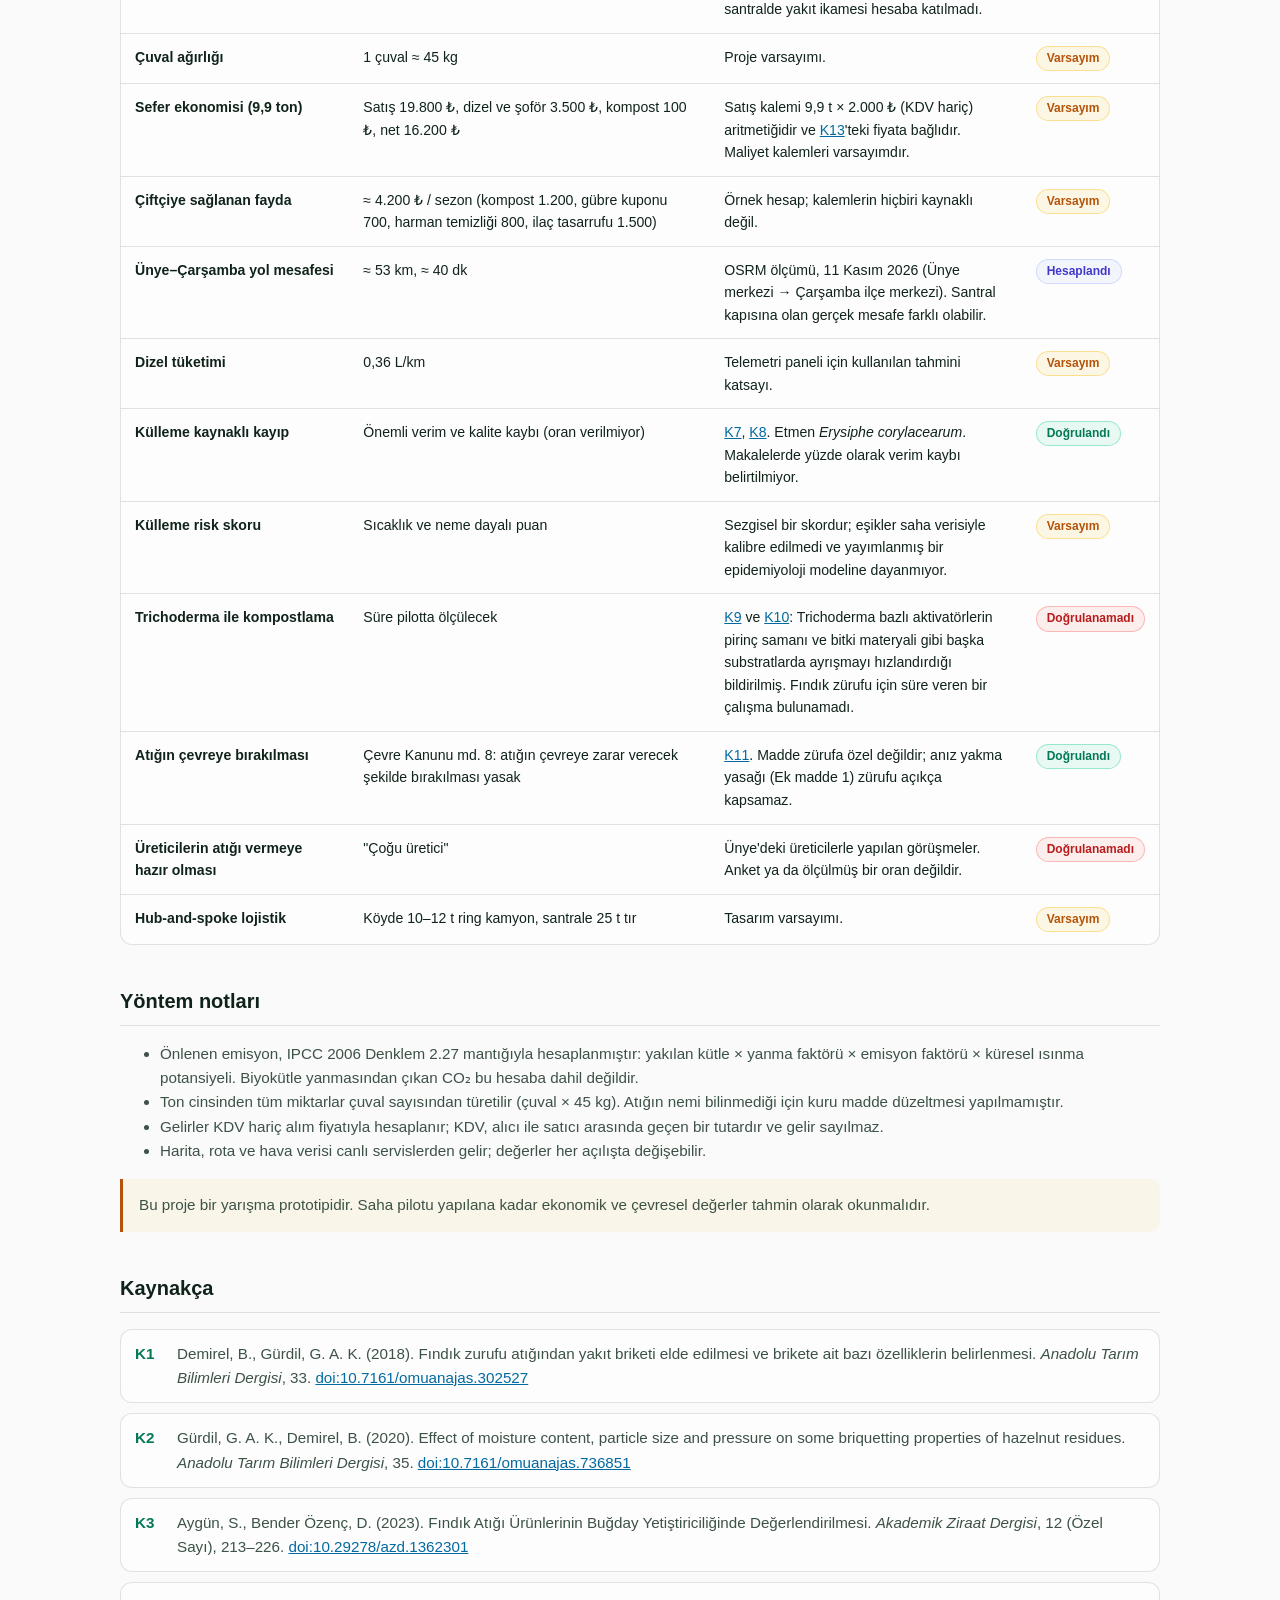
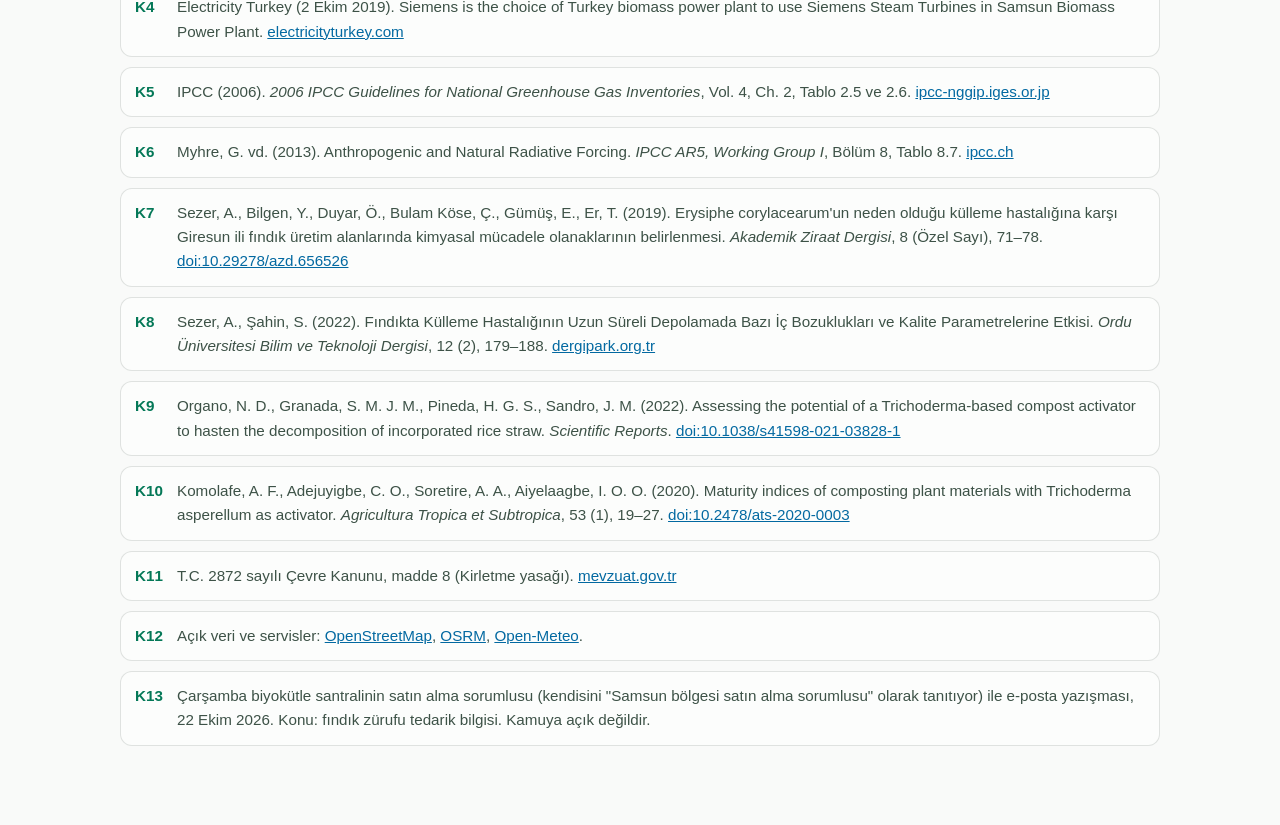
==== commit 724d59a0: "feat: apply Gleanly logo, favicon and palette to the site Replace logo and favicon assets, add apple" ====
--- a/src/kaynakca.html
+++ b/src/kaynakca.html
@@ -4,11 +4,12 @@
     <meta charset="UTF-8">
     <meta name="viewport" content="width=device-width, initial-scale=1.0">
     <title>Kaynakça ve Doğrulama | Gleanly</title>
-    <link rel="icon" type="image/png" href="assets/logo.png">
+    <link rel="icon" type="image/png" href="assets/favicon.png">
+    <link rel="apple-touch-icon" href="assets/apple-touch-icon.png">
     <style>
         :root {
-            --bg: #F7F5EF;
-            --card: #FBFAF6;
+            --bg: #F9FAF9;
+            --card: #FCFDFC;
             --line: rgba(16, 35, 26, 0.12);
             --text: #10231A;
             --muted: #5B6B61;
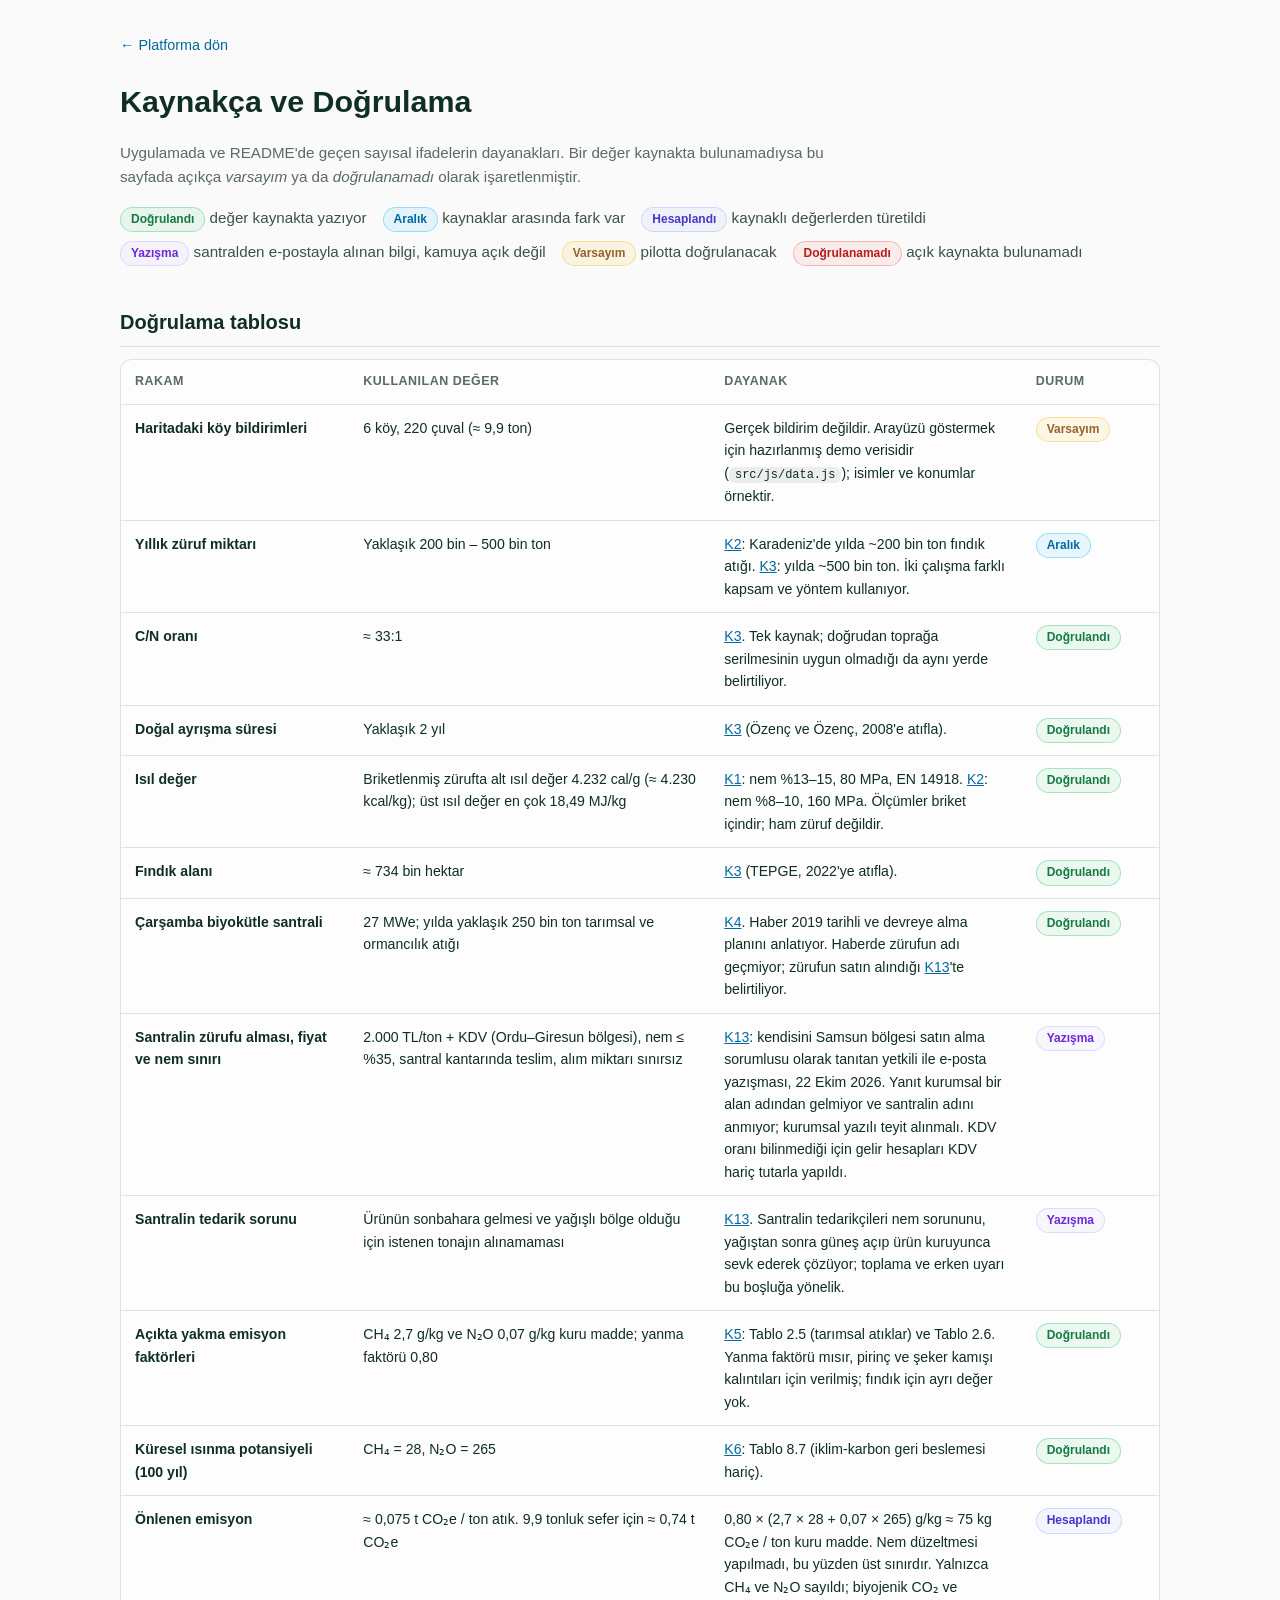
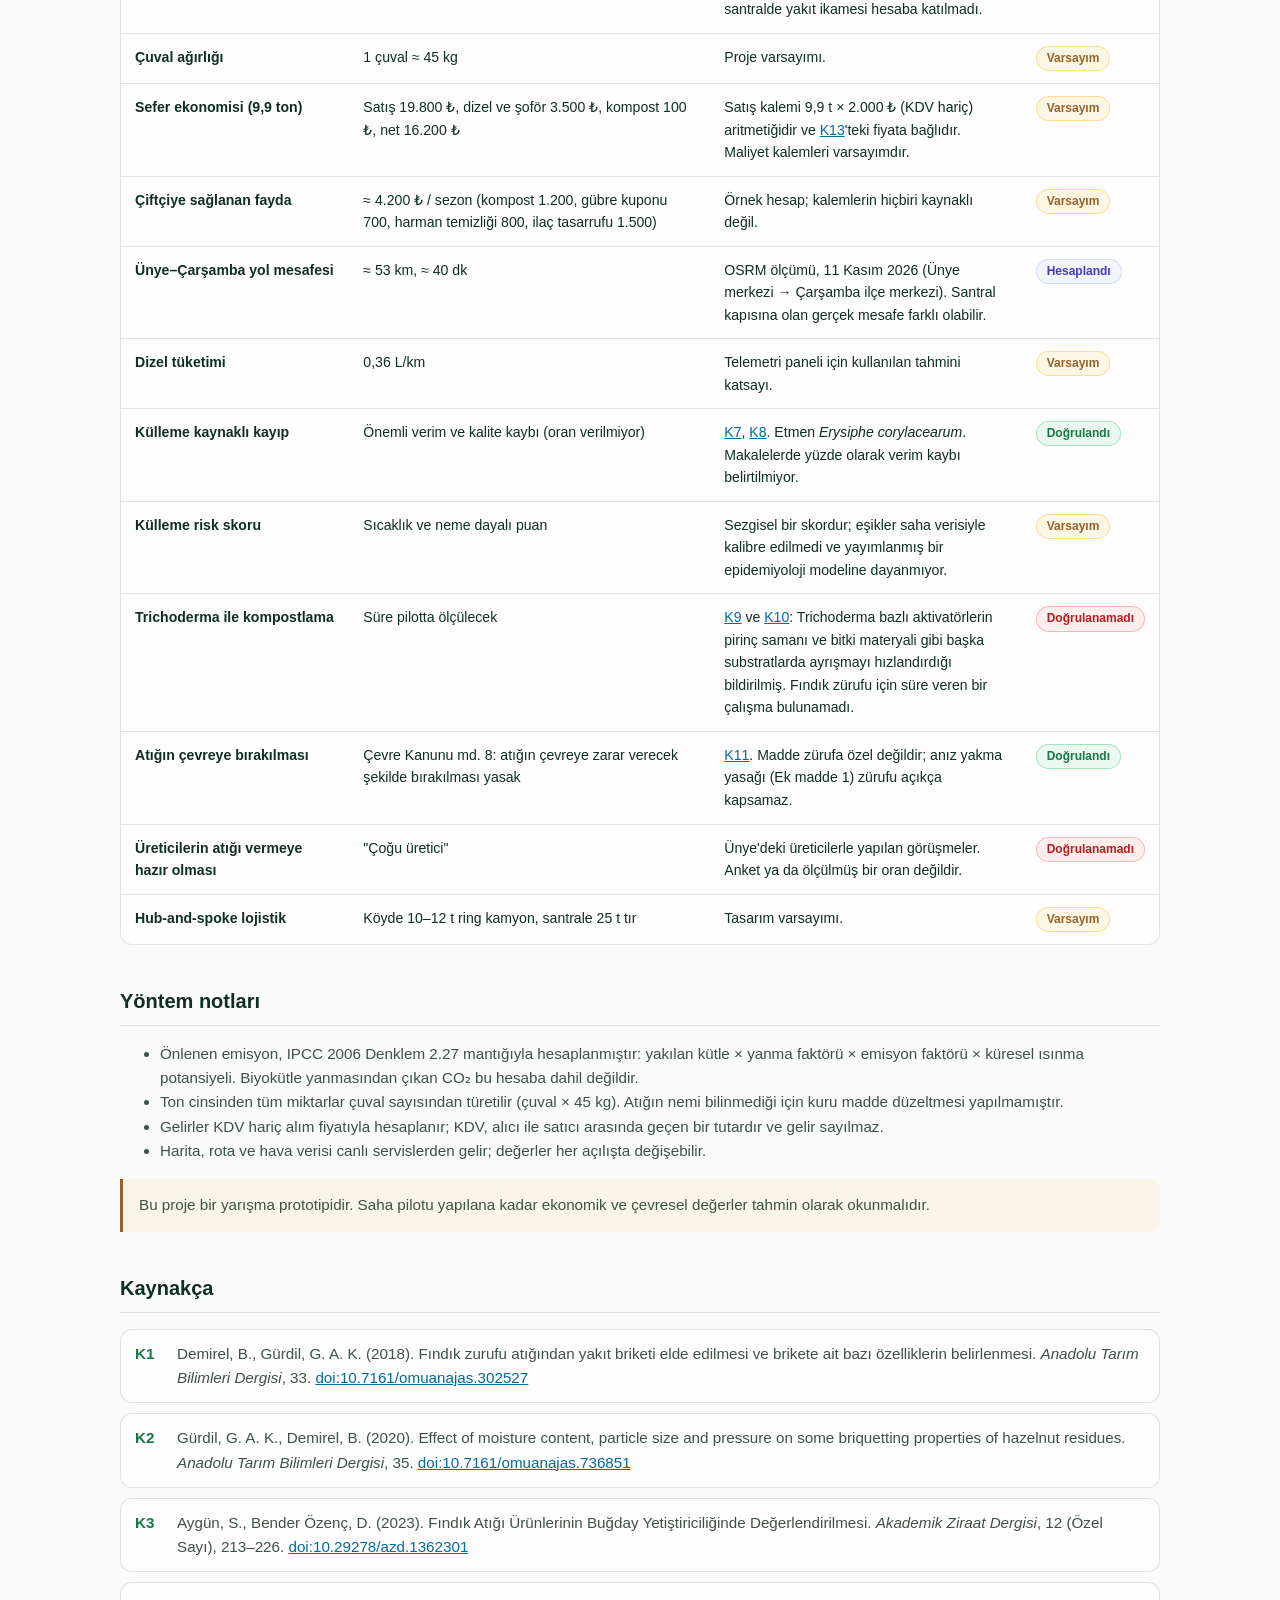
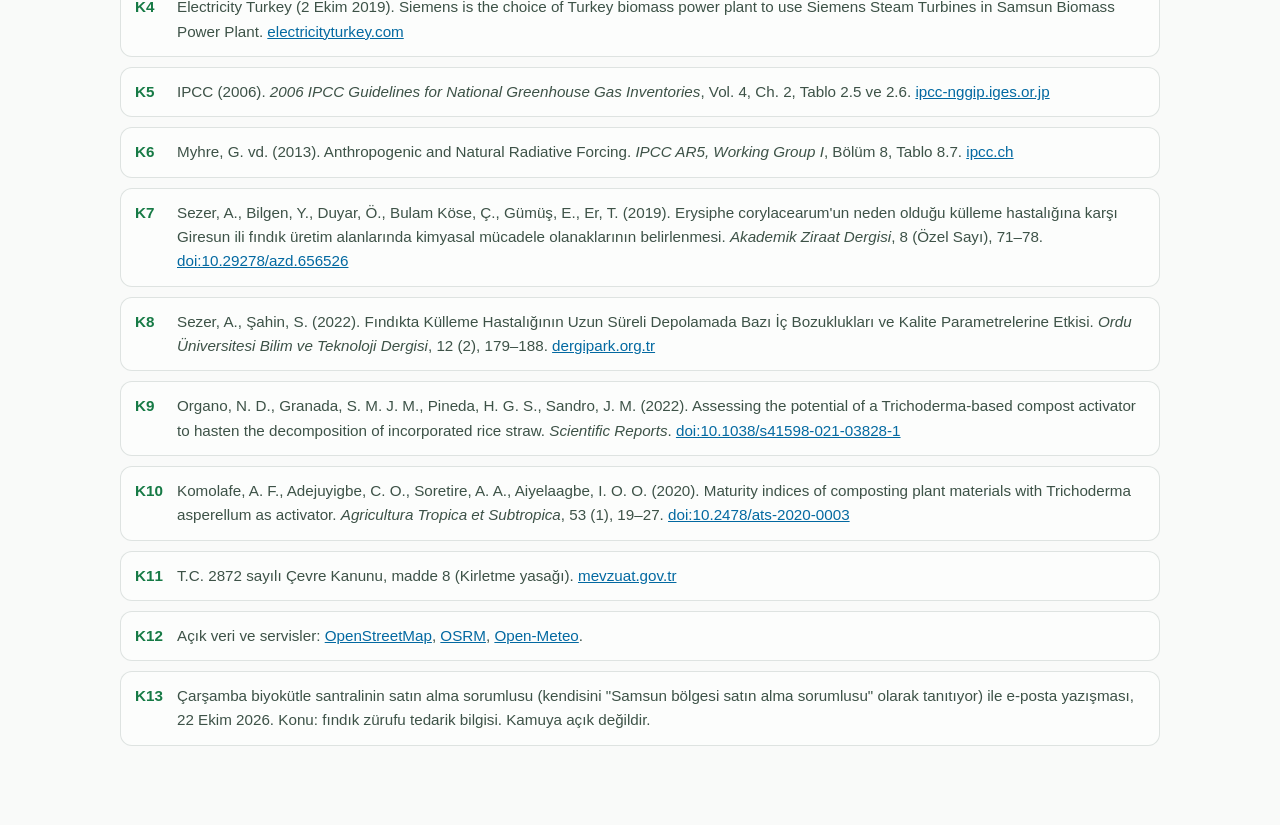
==== commit aa6e249c: "feat(site): unify palette, add pilot scope note, drop outdated screenshots Map hardcoded greens, amb" ====
--- a/src/kaynakca.html
+++ b/src/kaynakca.html
@@ -10,11 +10,11 @@
         :root {
             --bg: #F9FAF9;
             --card: #FCFDFC;
-            --line: rgba(16, 35, 26, 0.12);
-            --text: #10231A;
+            --line: rgba(15, 46, 36, 0.12);
+            --text: #0F2E24;
             --muted: #5B6B61;
-            --green: #047857;
-            --amber: #B45309;
+            --green: #167A45;
+            --amber: #96622B;
             --blue: #0369A1;
             --red: #B91C1C;
         }
@@ -42,7 +42,7 @@
         td:first-child { font-weight: 600; width: 22%; }
         td:nth-child(3) { width: 30%; }
         .pill { display: inline-block; padding: 2px 10px; border-radius: 999px; font-size: 0.75rem; font-weight: 700; border: 1px solid; white-space: nowrap; }
-        .ok { color: var(--green); border-color: rgba(52, 211, 153, 0.45); background: rgba(52, 211, 153, 0.1); }
+        .ok { color: var(--green); border-color: rgba(79, 201, 132, 0.45); background: rgba(79, 201, 132, 0.1); }
         .range { color: var(--blue); border-color: rgba(56, 189, 248, 0.45); background: rgba(56, 189, 248, 0.1); }
         .calc { color: #4338CA; border-color: rgba(165, 180, 252, 0.45); background: rgba(165, 180, 252, 0.1); }
         .assume { color: var(--amber); border-color: rgba(251, 191, 36, 0.45); background: rgba(251, 191, 36, 0.1); }
@@ -52,7 +52,7 @@
         .refs li { position: relative; padding: 12px 14px 12px 56px; margin-bottom: 10px; background: var(--card); border: 1px solid var(--line); border-radius: 12px; }
         .refs li::before { counter-increment: ref; content: "K" counter(ref); position: absolute; left: 14px; top: 12px; font-weight: 700; color: var(--green); }
         .refs li:target { border-color: var(--green); }
-        code { background: rgba(16, 35, 26, 0.07); padding: 1px 6px; border-radius: 6px; font-size: 0.85em; }
+        code { background: rgba(15, 46, 36, 0.07); padding: 1px 6px; border-radius: 6px; font-size: 0.85em; }
         .note { padding: 14px 16px; border-left: 3px solid var(--amber); background: rgba(251, 191, 36, 0.07); border-radius: 0 10px 10px 0; }
     </style>
 </head>
